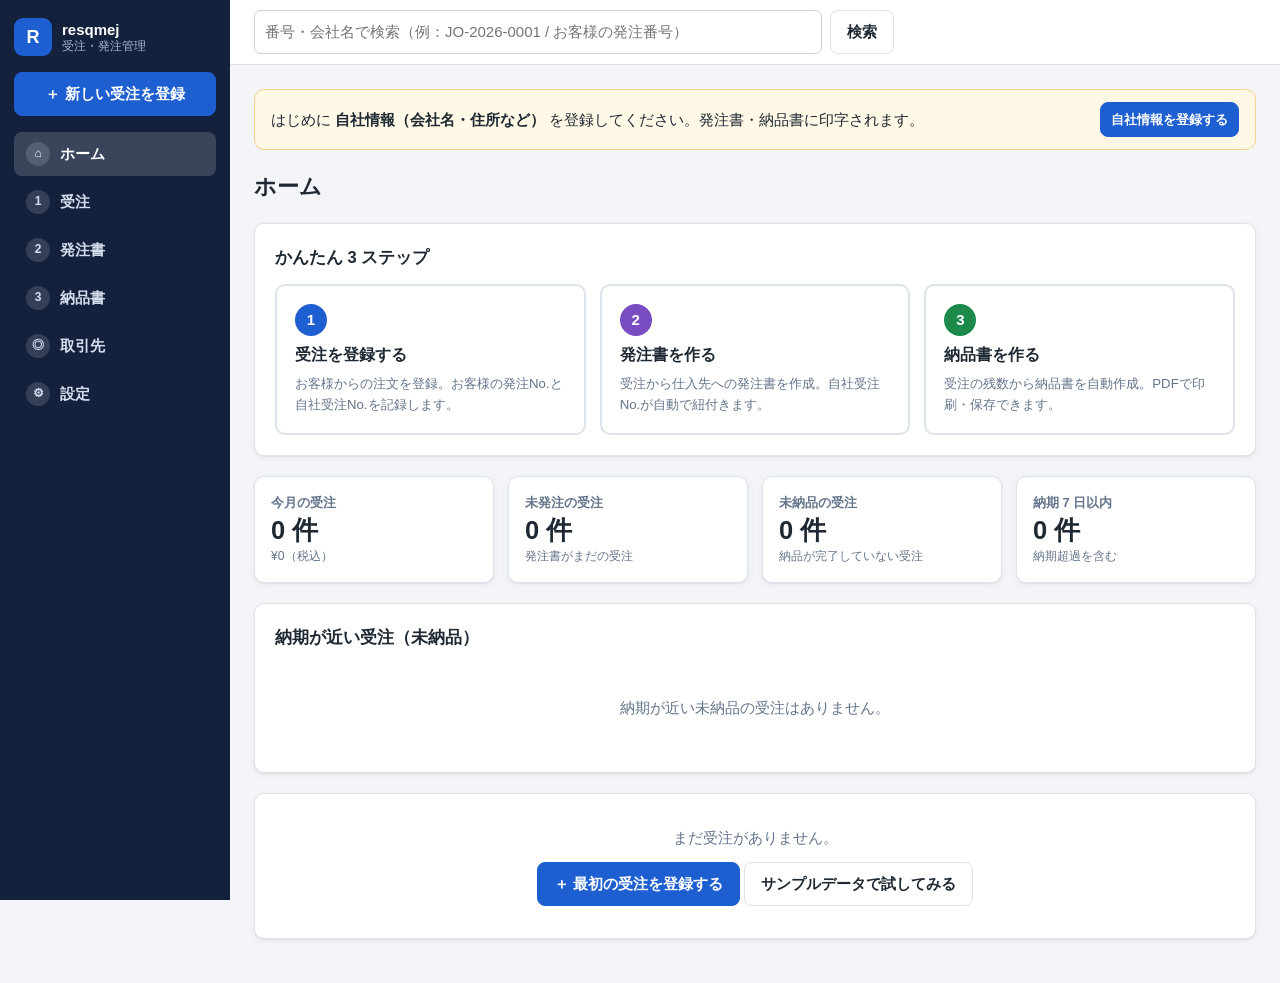
==== index.html @ 6767f789 "受注・発注書・納品書を管理するアプリを追加 - 受注にお客様発注No.と自社受注No.を登録し、発注書・納品書を受注へ紐付け - 発注書・納品書をA4帳票としてPDFで印刷・保存 - 分納に対応（残数" ====
<!doctype html>
<html lang="ja">
<head>
  <meta charset="utf-8">
  <meta name="viewport" content="width=device-width, initial-scale=1">
  <title>resqmej 受注・発注管理</title>
  <link rel="stylesheet" href="css/style.css">
</head>
<body>
  <div class="app">
    <aside class="sidebar">
      <a class="brand" href="#/">
        <span class="brand-mark">R</span>
        <span class="brand-text"><b>resqmej</b><small>受注・発注管理</small></span>
      </a>
      <a class="btn btn-primary btn-block new-order" href="#/orders/new">＋ 新しい受注を登録</a>
      <nav class="nav">
        <a href="#/" data-nav="home"><span class="nav-step">⌂</span>ホーム</a>
        <a href="#/orders" data-nav="orders"><span class="nav-step">1</span>受注</a>
        <a href="#/pos" data-nav="pos"><span class="nav-step">2</span>発注書</a>
        <a href="#/deliveries" data-nav="deliveries"><span class="nav-step">3</span>納品書</a>
        <a href="#/partners" data-nav="partners"><span class="nav-step">◎</span>取引先</a>
        <a href="#/settings" data-nav="settings"><span class="nav-step">⚙</span>設定</a>
      </nav>
    </aside>

    <div class="main">
      <header class="topbar">
        <form class="search" id="global-search" role="search">
          <input type="search" name="q" placeholder="番号・会社名で検索（例：JO-2026-0001 / お客様の発注番号）" autocomplete="off">
          <button class="btn" type="submit">検索</button>
        </form>
      </header>
      <main id="view" class="view"></main>
    </div>
  </div>

  <dialog id="partner-dialog" class="dialog">
    <form method="dialog" id="partner-form">
      <h2 id="partner-dialog-title">取引先を登録</h2>
      <div class="grid-2">
        <div class="field span-2">
          <label>会社名・氏名 <span class="req">必須</span></label>
          <input name="name" required placeholder="例：株式会社〇〇">
        </div>
        <div class="field">
          <label>区分</label>
          <select name="kind">
            <option value="customer">顧客（受注先・納品先）</option>
            <option value="supplier">仕入先（発注先）</option>
            <option value="both">顧客・仕入先の両方</option>
          </select>
        </div>
        <div class="field">
          <label>敬称</label>
          <select name="honorific">
            <option value="御中">御中（会社宛）</option>
            <option value="様">様（個人宛）</option>
          </select>
        </div>
        <div class="field">
          <label>郵便番号</label>
          <input name="zip" placeholder="例：100-0001">
        </div>
        <div class="field">
          <label>電話番号</label>
          <input name="tel" placeholder="例：03-0000-0000">
        </div>
        <div class="field span-2">
          <label>住所</label>
          <input name="address" placeholder="例：東京都千代田区…">
        </div>
        <div class="field span-2">
          <label>ご担当者（書類の宛名下に表示）</label>
          <input name="contact" placeholder="例：購買部 山田様">
        </div>
      </div>
      <div class="dialog-actions">
        <button type="button" class="btn" data-act="cancel">キャンセル</button>
        <button type="submit" class="btn btn-primary">保存する</button>
      </div>
    </form>
  </dialog>

  <div id="toast" class="toast-area" aria-live="polite"></div>

  <datalist id="units">
    <option value="個"><option value="本"><option value="枚"><option value="式"><option value="台">
    <option value="箱"><option value="セット"><option value="kg"><option value="m"><option value="時間"><option value="件">
  </datalist>

  <script src="js/app.js"></script>
</body>
</html>
---- css/style.css ----
/* resqmej 受注・発注管理 */
:root {
  --bg: #f3f5f8;
  --surface: #ffffff;
  --text: #1f2933;
  --muted: #64748b;
  --line: #dde3ea;
  --primary: #1d5fd1;
  --primary-dark: #164aa6;
  --primary-soft: #e7effc;
  --danger: #c62828;
  --ok: #1b8a4a;
  --warn: #b26a00;
  --c-order: #1d5fd1;
  --c-po: #7a4cc2;
  --c-dn: #1b8a4a;
  --radius: 10px;
  --shadow: 0 1px 2px rgba(15, 23, 42, .06), 0 2px 8px rgba(15, 23, 42, .05);
  font-family: "Hiragino Sans", "Hiragino Kaku Gothic ProN", "Yu Gothic UI", "Yu Gothic", Meiryo, sans-serif;
  font-size: 15px;
  color: var(--text);
}

* { box-sizing: border-box; }
body { margin: 0; background: var(--bg); line-height: 1.6; }
a { color: var(--primary); text-decoration: none; }
a:hover { text-decoration: underline; }
h1 { font-size: 1.45rem; margin: 0; display: flex; align-items: center; gap: .6rem; flex-wrap: wrap; }
h2 { font-size: 1.1rem; margin: 0 0 .9rem; }

/* ---------- layout ---------- */
.app { display: flex; min-height: 100vh; }
.sidebar {
  width: 230px; flex-shrink: 0; background: #14213d; color: #fff;
  padding: 18px 14px; position: sticky; top: 0; height: 100vh;
  display: flex; flex-direction: column; gap: 16px;
}
.brand { display: flex; align-items: center; gap: 10px; color: #fff; text-decoration: none !important; }
.brand-mark {
  width: 38px; height: 38px; border-radius: 9px; background: var(--primary);
  display: grid; place-items: center; font-weight: 800; font-size: 1.2rem;
}
.brand-text { display: flex; flex-direction: column; line-height: 1.2; }
.brand-text small { color: #aab6cf; font-size: .78rem; }
.nav { display: flex; flex-direction: column; gap: 4px; }
.nav a {
  display: flex; align-items: center; gap: 10px; padding: 10px 12px; border-radius: 8px;
  color: #d6deee; font-weight: 600; text-decoration: none;
}
.nav a:hover { background: rgba(255,255,255,.08); }
.nav a.active { background: rgba(255,255,255,.16); color: #fff; }
.nav-step {
  width: 24px; height: 24px; border-radius: 50%; background: rgba(255,255,255,.14);
  display: grid; place-items: center; font-size: .8rem;
}
.main { flex: 1; min-width: 0; display: flex; flex-direction: column; }
.topbar {
  background: var(--surface); border-bottom: 1px solid var(--line); padding: 10px 24px;
  position: sticky; top: 0; z-index: 5;
}
.search { display: flex; gap: 8px; max-width: 640px; }
.search input { flex: 1; }
.view { padding: 24px; max-width: 1280px; width: 100%; }

/* ---------- common parts ---------- */
.card {
  background: var(--surface); border: 1px solid var(--line); border-radius: var(--radius);
  box-shadow: var(--shadow); padding: 20px; margin-bottom: 20px;
}
.page-head {
  display: flex; justify-content: space-between; align-items: flex-end; gap: 12px;
  flex-wrap: wrap; margin-bottom: 18px;
}
.crumb { color: var(--muted); font-size: .85rem; margin-bottom: 2px; }
.actions { display: flex; gap: 8px; flex-wrap: wrap; }
.hint { color: var(--muted); font-size: .88rem; margin: .3rem 0 0; }
.muted { color: var(--muted); }
.empty { text-align: center; color: var(--muted); padding: 32px 12px; }
.empty .btn { margin-top: 12px; }

.btn {
  display: inline-flex; align-items: center; justify-content: center; gap: 6px;
  padding: 9px 16px; border-radius: 8px; border: 1px solid var(--line);
  background: var(--surface); color: var(--text); font: inherit; font-weight: 600;
  cursor: pointer; text-decoration: none !important; white-space: nowrap;
}
.btn:hover { background: #f1f4f8; }
.btn-primary { background: var(--primary); border-color: var(--primary); color: #fff; }
.btn-primary:hover { background: var(--primary-dark); }
.btn-print { background: #0f766e; border-color: #0f766e; color: #fff; font-size: 1.02rem; padding: 10px 20px; }
.btn-print:hover { background: #0b5f58; }
.btn-danger { color: var(--danger); border-color: #efc4c4; }
.btn-danger:hover { background: #fdf0f0; }
.btn-sm { padding: 6px 10px; font-size: .88rem; }
.btn-block { width: 100%; }
.btn-ghost { border-style: dashed; color: var(--primary); }
.icon-btn {
  border: none; background: none; color: var(--muted); cursor: pointer; font-size: 1rem;
  padding: 6px 8px; border-radius: 6px;
}
.icon-btn:hover { background: #fdf0f0; color: var(--danger); }

input, select, textarea {
  font: inherit; color: inherit; width: 100%; padding: 8px 10px;
  border: 1px solid #c9d2dd; border-radius: 7px; background: #fff;
}
input:focus, select:focus, textarea:focus { outline: 2px solid var(--primary-soft); border-color: var(--primary); }
textarea { min-height: 80px; resize: vertical; }
input.num { text-align: right; }

.field { display: flex; flex-direction: column; gap: 4px; }
.field > label { font-weight: 600; font-size: .9rem; }
.req { color: #fff; background: var(--danger); font-size: .7rem; padding: 1px 6px; border-radius: 4px; margin-left: 4px; vertical-align: 1px; }
.opt { color: var(--muted); font-weight: 400; font-size: .8rem; }
.grid-2, .grid-3, .grid-4 { display: grid; gap: 14px 16px; }
.grid-2 { grid-template-columns: repeat(2, 1fr); }
.grid-3 { grid-template-columns: repeat(3, 1fr); }
.grid-4 { grid-template-columns: repeat(4, 1fr); }
.span-2 { grid-column: span 2; }
.span-all { grid-column: 1 / -1; }
.with-btn { display: flex; gap: 6px; }
.with-btn select { flex: 1; }

.number-field input { font-weight: 700; letter-spacing: .02em; }
.number-field.is-order input { border-color: var(--c-order); }
.number-field.is-po input { border-color: var(--c-po); }
.number-field.is-dn input { border-color: var(--c-dn); }

.form-actions {
  display: flex; justify-content: flex-end; gap: 10px; position: sticky; bottom: 0;
  background: rgba(243,245,248,.92); padding: 12px 0; backdrop-filter: blur(4px);
}
.form-actions .btn-primary { min-width: 160px; font-size: 1.02rem; }

.link-info {
  background: var(--primary-soft); border-radius: 8px; padding: 10px 14px; font-size: .9rem;
  display: flex; gap: 18px; flex-wrap: wrap; margin-top: 8px;
}
.link-info b { font-weight: 700; }

/* ---------- badges ---------- */
.badge {
  display: inline-block; font-size: .78rem; font-weight: 700; padding: 2px 10px;
  border-radius: 999px; white-space: nowrap; vertical-align: middle;
}
.st-new { background: #fff1e0; color: var(--warn); }
.st-po { background: #f1eafb; color: var(--c-po); }
.st-partial { background: #e6f0ff; color: var(--c-order); }
.st-done { background: #e3f5ea; color: var(--ok); }
.no-tag {
  display: inline-block; font-family: ui-monospace, Consolas, monospace; font-weight: 700;
  font-size: .88rem; padding: 0 6px; border-radius: 4px; white-space: nowrap;
}
.no-tag.is-order { background: #e7effc; color: var(--c-order); }
.no-tag.is-po { background: #f1eafb; color: var(--c-po); }
.no-tag.is-dn { background: #e3f5ea; color: var(--c-dn); }
.no-tag.is-cust { background: #f1f4f8; color: #334155; }

/* ---------- dashboard ---------- */
.steps { display: grid; grid-template-columns: repeat(3, 1fr); gap: 14px; }
.step {
  display: flex; flex-direction: column; gap: 6px; padding: 18px; border-radius: var(--radius);
  border: 2px solid var(--line); background: var(--surface); color: inherit; text-decoration: none !important;
  position: relative;
}
.step:hover { border-color: var(--primary); }
.step-num {
  width: 32px; height: 32px; border-radius: 50%; color: #fff; display: grid; place-items: center;
  font-weight: 800;
}
.step.is-order .step-num { background: var(--c-order); }
.step.is-po .step-num { background: var(--c-po); }
.step.is-dn .step-num { background: var(--c-dn); }
.step b { font-size: 1.05rem; }
.step span:not(.step-num) { color: var(--muted); font-size: .88rem; }
.tiles { display: grid; grid-template-columns: repeat(4, 1fr); gap: 14px; margin-bottom: 20px; }
.tile {
  background: var(--surface); border: 1px solid var(--line); border-radius: var(--radius); padding: 16px;
  box-shadow: var(--shadow); color: inherit; text-decoration: none !important; display: block;
}
.tile:hover { border-color: var(--primary); }
.tile-label { color: var(--muted); font-size: .85rem; font-weight: 600; }
.tile-value { font-size: 1.7rem; font-weight: 800; line-height: 1.3; }
.tile-sub { color: var(--muted); font-size: .82rem; }
.tile.is-alert .tile-value { color: var(--danger); }
.banner {
  background: #fff8e6; border: 1px solid #f3d48a; border-radius: var(--radius);
  padding: 12px 16px; margin-bottom: 20px; display: flex; justify-content: space-between;
  align-items: center; gap: 12px; flex-wrap: wrap;
}

/* ---------- tables ---------- */
.table-wrap { overflow-x: auto; }
table.list { width: 100%; border-collapse: collapse; font-size: .92rem; min-width: 640px; }
table.list td.nowrap { white-space: nowrap; }
table.list td.wide { min-width: 10em; }
table.list th, table.list td { padding: 10px 10px; border-bottom: 1px solid var(--line); text-align: left; vertical-align: middle; }
table.list th { background: #f7f9fb; font-size: .82rem; color: var(--muted); white-space: nowrap; }
table.list tbody tr.clickable { cursor: pointer; }
table.list tbody tr.clickable:hover { background: #f5f8fe; }
table.list td.num, table.list th.num { text-align: right; white-space: nowrap; }
.filters { display: flex; gap: 10px; margin-bottom: 14px; flex-wrap: wrap; }
.filters input { max-width: 340px; }
.filters select { width: auto; }
.due-soon { color: var(--danger); font-weight: 700; }

/* ---------- items editor ---------- */
.items-wrap { overflow-x: auto; border: 1px solid var(--line); border-radius: 8px; }
table.items { width: 100%; border-collapse: collapse; min-width: 760px; }
table.items th { background: #f7f9fb; font-size: .82rem; color: var(--muted); padding: 8px 6px; text-align: left; border-bottom: 1px solid var(--line); }
table.items td { padding: 5px 4px; border-bottom: 1px solid #edf1f5; vertical-align: middle; }
table.items input { padding: 6px 8px; }
table.items .c-no { width: 40px; text-align: center; color: var(--muted); }
table.items .c-qty { width: 90px; }
table.items .c-unit { width: 80px; }
table.items .c-price { width: 120px; }
table.items .c-amt { width: 120px; text-align: right; font-weight: 600; padding-right: 10px; }
table.items .c-del { width: 44px; text-align: center; }
table.items .c-name { min-width: 200px; }
table.items tr.ref-row td { border-bottom: 1px solid var(--line); padding-top: 0; font-size: .8rem; color: var(--muted); }
table.items tr.ref-row .over { color: var(--danger); font-weight: 700; }
.items-foot { display: flex; justify-content: space-between; align-items: flex-start; gap: 16px; margin-top: 10px; flex-wrap: wrap; }
table.totals { border-collapse: collapse; min-width: 280px; }
table.totals th, table.totals td { padding: 5px 10px; text-align: right; }
table.totals th { color: var(--muted); font-weight: 600; }
table.totals tr.grand th, table.totals tr.grand td { font-size: 1.15rem; font-weight: 800; color: var(--text); border-top: 2px solid var(--text); }

/* ---------- info ---------- */
dl.info { display: grid; grid-template-columns: repeat(4, 1fr); gap: 12px 18px; margin: 0 0 16px; }
dl.info div { min-width: 0; }
dl.info dt { color: var(--muted); font-size: .8rem; font-weight: 600; }
dl.info dd { margin: 0; font-weight: 600; word-break: break-all; }
.progress { height: 6px; background: #e6ebf1; border-radius: 4px; overflow: hidden; min-width: 60px; }
.progress span { display: block; height: 100%; background: var(--ok); }

/* ---------- chain (紐付け) ---------- */
.chain { display: grid; grid-template-columns: 1fr auto 1fr auto 1fr; gap: 10px; align-items: stretch; }
.chain-col { display: flex; flex-direction: column; gap: 8px; min-width: 0; }
.chain-label { font-size: .82rem; font-weight: 700; color: var(--muted); }
.chain-arrow { display: grid; place-items: center; color: #9aa7b8; font-size: 1.5rem; font-weight: 700; }
.chain-card {
  display: flex; flex-direction: column; padding: 10px 12px; border-radius: 8px; border: 1px solid var(--line);
  border-left-width: 5px; background: #fff; color: inherit; text-decoration: none !important; font-size: .85rem;
}
.chain-card:hover { background: #f7f9fc; }
.chain-card b { font-family: ui-monospace, Consolas, monospace; font-size: .98rem; }
.chain-card span { color: var(--muted); overflow: hidden; text-overflow: ellipsis; white-space: nowrap; }
.chain-card.is-order { border-left-color: var(--c-order); }
.chain-card.is-po { border-left-color: var(--c-po); }
.chain-card.is-dn { border-left-color: var(--c-dn); }
.chain-card.is-current { outline: 2px solid var(--primary); }
.chain-empty { font-size: .85rem; color: var(--muted); padding: 10px 12px; border: 1px dashed var(--line); border-radius: 8px; }
.chain-add {
  font-size: .88rem; font-weight: 700; padding: 8px 12px; border-radius: 8px; border: 1px dashed currentColor; text-align: center;
}
.chain-add.is-po { color: var(--c-po); }
.chain-add.is-dn { color: var(--c-dn); }
.next-step {
  margin-top: 14px; padding: 10px 14px; background: #fff8e6; border-radius: 8px; font-size: .92rem;
  display: flex; justify-content: space-between; align-items: center; gap: 10px; flex-wrap: wrap;
}
.next-step.is-done { background: #e3f5ea; }
.search-result { margin-bottom: 14px; }
.search-result h3 { margin: 0 0 10px; font-size: 1rem; display: flex; gap: 8px; align-items: center; flex-wrap: wrap; }

/* ---------- dialog / toast ---------- */
.dialog { border: none; border-radius: 12px; padding: 22px; width: min(620px, 94vw); box-shadow: 0 20px 50px rgba(0,0,0,.25); }
.dialog::backdrop { background: rgba(15, 23, 42, .45); }
.dialog-actions { display: flex; justify-content: flex-end; gap: 10px; margin-top: 18px; }
.toast-area {
  position: fixed; top: 16px; left: 50%; transform: translateX(-50%); display: flex; flex-direction: column;
  align-items: center; gap: 8px; z-index: 50; pointer-events: none;
}
.toast {
  background: #14213d; color: #fff; padding: 12px 18px; border-radius: 8px; box-shadow: 0 6px 20px rgba(0,0,0,.2);
  font-weight: 600; animation: toast-in .2s ease-out;
}
.toast.is-error { background: var(--danger); }
@keyframes toast-in { from { transform: translateY(-10px); opacity: 0; } }

/* ---------- document (発注書・納品書) ---------- */
.paper-scroll { overflow-x: auto; padding-bottom: 10px; }
.paper {
  width: 210mm; min-height: 297mm; margin: 0 auto; background: #fff; padding: 14mm 14mm 12mm;
  box-shadow: 0 2px 14px rgba(15, 23, 42, .15); color: #111; font-size: 10pt; line-height: 1.5;
}
.doc-title {
  text-align: center; font-size: 20pt; font-weight: 800; letter-spacing: .5em; padding-left: .5em;
  border-bottom: 3px double #111; padding-bottom: 4px; margin: 0 auto 8mm; width: 70mm;
}
.doc-head { display: flex; justify-content: space-between; gap: 8mm; margin-bottom: 6mm; }
.doc-to { flex: 1.15; }
.doc-from { flex: 1; display: flex; flex-direction: column; gap: 3mm; }
.to-name { font-size: 14pt; font-weight: 700; border-bottom: 1px solid #111; padding-bottom: 2px; }
.to-name span { font-size: 11pt; margin-left: 4px; }
.to-sub { font-size: 9pt; margin-top: 2px; }
.doc-lead { margin: 4mm 0 2mm; }
.doc-subject { display: flex; gap: 8px; border-bottom: 1px solid #999; padding: 1mm 0; margin-bottom: 3mm; }
.doc-subject span { color: #555; min-width: 3em; }
.doc-total {
  display: flex; justify-content: space-between; align-items: baseline; border: 2px solid #111;
  padding: 2mm 4mm; margin-top: 2mm;
}
.doc-total span { font-weight: 700; }
.doc-total b { font-size: 16pt; }
table.doc-meta { border-collapse: collapse; width: 100%; font-size: 9.5pt; }
table.doc-meta th, table.doc-meta td { border: 1px solid #555; padding: 1mm 2mm; }
table.doc-meta th { background: #eef1f5; width: 28mm; text-align: left; font-weight: 600; white-space: nowrap; }
table.doc-meta td { font-family: ui-monospace, Consolas, monospace; font-weight: 700; }
.company { font-size: 9pt; }
.company-name { font-size: 11.5pt; font-weight: 700; }
.stamps { display: flex; justify-content: flex-end; gap: 0; }
.stamp { border: 1px solid #555; width: 19mm; text-align: center; font-size: 8pt; }
.stamp + .stamp { border-left: none; }
.stamp div:first-child { border-bottom: 1px solid #555; background: #eef1f5; }
.stamp div:last-child { height: 17mm; }
table.doc-lines { width: 100%; border-collapse: collapse; font-size: 9.5pt; }
table.doc-lines th { background: #e9edf2; border: 1px solid #555; padding: 1.5mm 2mm; font-weight: 700; }
table.doc-lines td { border: 1px solid #777; padding: 1.4mm 2mm; height: 8.2mm; }
table.doc-lines .r { text-align: right; white-space: nowrap; }
table.doc-lines .c { text-align: center; }
table.doc-lines .spec { display: block; font-size: 8pt; color: #444; }
table.doc-lines tr { page-break-inside: avoid; }
.doc-bottom { display: flex; justify-content: space-between; gap: 6mm; margin-top: 3mm; }
.doc-notes { flex: 1; display: flex; flex-direction: column; gap: 2mm; }
table.doc-cond { border-collapse: collapse; width: 100%; font-size: 9pt; }
table.doc-cond th, table.doc-cond td { border: 1px solid #777; padding: 1mm 2mm; }
table.doc-cond th { background: #eef1f5; width: 24mm; text-align: left; font-weight: 600; }
.note-box { border: 1px solid #777; min-height: 20mm; font-size: 9pt; }
.note-label { background: #eef1f5; padding: .5mm 2mm; border-bottom: 1px solid #777; font-weight: 600; }
.note-body { padding: 1.5mm 2mm; white-space: pre-wrap; }
table.doc-sum { border-collapse: collapse; width: 70mm; font-size: 10pt; align-self: flex-start; }
table.doc-sum th, table.doc-sum td { border: 1px solid #555; padding: 1.4mm 2.5mm; }
table.doc-sum th { background: #eef1f5; text-align: left; font-weight: 600; }
table.doc-sum td { text-align: right; }
table.doc-sum tr.grand th, table.doc-sum tr.grand td { font-weight: 800; font-size: 11.5pt; background: #e2e7ee; }
.receipt { display: flex; justify-content: flex-end; margin-top: 6mm; }
.receipt-box { border: 1px solid #555; display: flex; font-size: 9pt; }
.receipt-box > div:first-child { writing-mode: vertical-rl; background: #eef1f5; border-right: 1px solid #555; padding: 2mm 1mm; letter-spacing: .3em; }
.receipt-box > div:last-child { width: 26mm; height: 26mm; }
.receipt-msg { font-size: 8.5pt; margin-right: 4mm; align-self: flex-end; }

/* ---------- responsive ---------- */
@media (max-width: 1000px) {
  .tiles { grid-template-columns: repeat(2, 1fr); }
  dl.info { grid-template-columns: repeat(2, 1fr); }
  .grid-4 { grid-template-columns: repeat(2, 1fr); }
}
@media (max-width: 760px) {
  .app { flex-direction: column; }
  .sidebar { width: 100%; height: auto; position: static; padding: 12px 16px; gap: 10px; }
  .nav { flex-direction: row; overflow-x: auto; }
  .nav a { padding: 8px 10px; white-space: nowrap; }
  .nav-step { display: none; }
  .topbar { padding: 10px 16px; position: static; }
  .view { padding: 16px; }
  .steps, .grid-2, .grid-3, .grid-4 { grid-template-columns: 1fr; }
  .span-2 { grid-column: auto; }
  .chain { grid-template-columns: 1fr; }
  .chain-arrow { transform: rotate(90deg); }
}

/* ---------- print ---------- */
@page { size: A4; margin: 10mm; }
@media print {
  body { background: #fff; }
  .sidebar, .topbar, .no-print, .toast-area { display: none !important; }
  .app, .main { display: block; }
  .view { padding: 0; max-width: none; }
  .paper-scroll { overflow: visible; padding: 0; }
  .paper { width: auto; min-height: 0; margin: 0; padding: 0; box-shadow: none; }
  * { -webkit-print-color-adjust: exact; print-color-adjust: exact; }
}
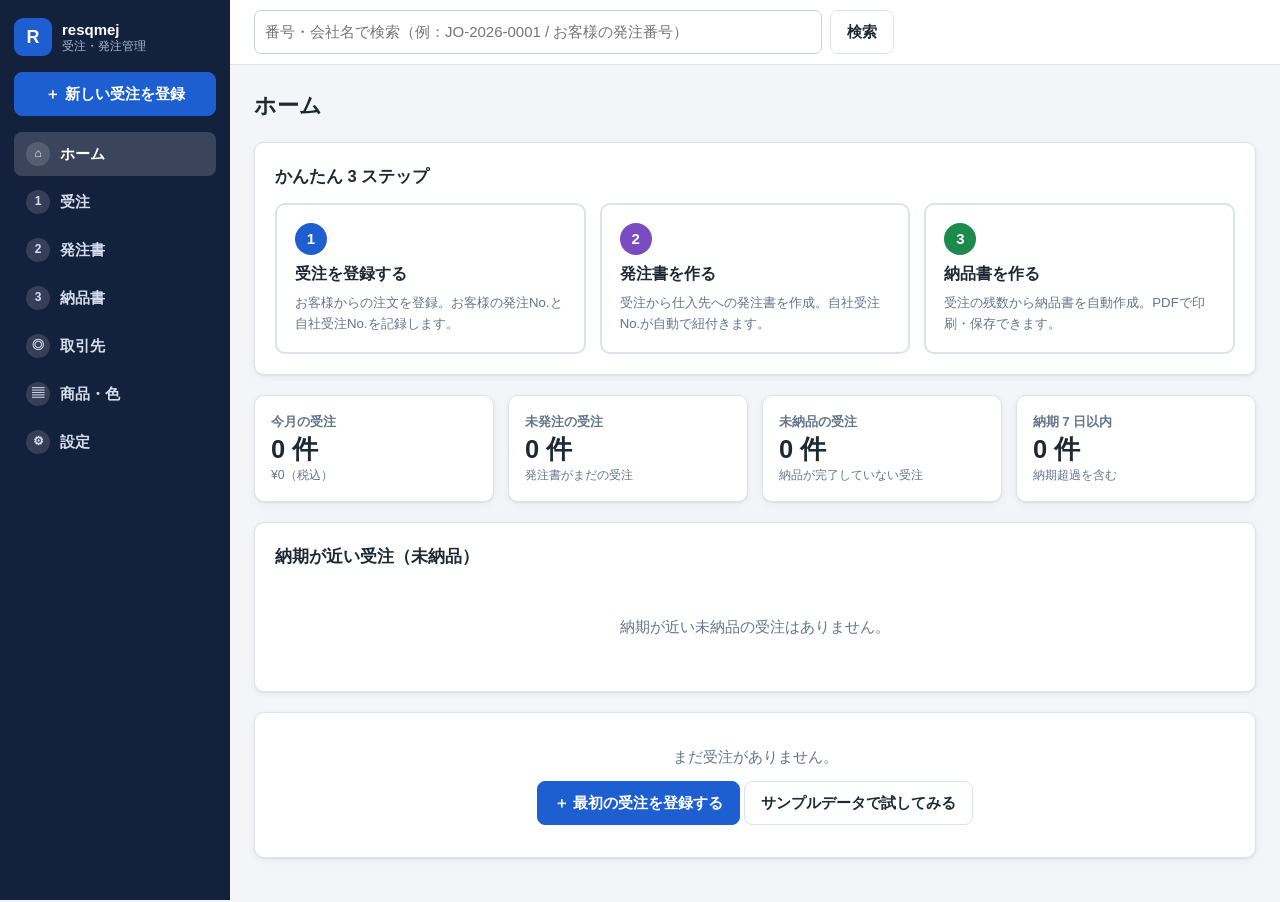
==== commit 025c2e41: "品名・色をプルダウン選択にし、商品・色マスタを追加 - 明細の品名は商品マスタ（初期値：レスキューミー）、色は色マスタから選択 - 色マスタは防災品受注管理表の10色を初期登録。追加・削除・並び替えが" ====
--- a/index.html
+++ b/index.html
@@ -20,6 +20,7 @@
         <a href="#/pos" data-nav="pos"><span class="nav-step">2</span>発注書</a>
         <a href="#/deliveries" data-nav="deliveries"><span class="nav-step">3</span>納品書</a>
         <a href="#/partners" data-nav="partners"><span class="nav-step">◎</span>取引先</a>
+        <a href="#/masters" data-nav="masters"><span class="nav-step">▤</span>商品・色</a>
         <a href="#/settings" data-nav="settings"><span class="nav-step">⚙</span>設定</a>
       </nav>
     </aside>
--- a/css/style.css
+++ b/css/style.css
@@ -217,6 +217,17 @@
 table.items .c-amt { width: 120px; text-align: right; font-weight: 600; padding-right: 10px; }
 table.items .c-del { width: 44px; text-align: center; }
 table.items .c-name { min-width: 200px; }
+table.items .c-color { width: 170px; }
+table.items select { padding: 6px 8px; }
+.chips { display: flex; flex-wrap: wrap; gap: 8px; }
+.chip {
+  display: inline-flex; align-items: center; gap: 2px; padding: 4px 6px 4px 4px; border-radius: 999px;
+  background: var(--primary-soft); font-weight: 600; font-size: .92rem;
+}
+.chip button { border: none; background: none; cursor: pointer; color: var(--muted); padding: 0 5px; font: inherit; border-radius: 50%; }
+.chip button:disabled { visibility: hidden; }
+.chip .chip-del:hover { color: var(--danger); background: #fdf0f0; }
+.chip .chip-move:hover { color: var(--primary); background: #fff; }
 table.items tr.ref-row td { border-bottom: 1px solid var(--line); padding-top: 0; font-size: .8rem; color: var(--muted); }
 table.items tr.ref-row .over { color: var(--danger); font-weight: 700; }
 .items-foot { display: flex; justify-content: space-between; align-items: flex-start; gap: 16px; margin-top: 10px; flex-wrap: wrap; }
@@ -309,6 +320,8 @@
 table.doc-meta td { font-family: ui-monospace, Consolas, monospace; font-weight: 700; }
 .company { font-size: 9pt; }
 .company-name { font-size: 11.5pt; font-weight: 700; }
+.company-logo { height: 9mm; display: block; margin-bottom: 1mm; }
+.company-dept { font-weight: 700; }
 .stamps { display: flex; justify-content: flex-end; gap: 0; }
 .stamp { border: 1px solid #555; width: 19mm; text-align: center; font-size: 8pt; }
 .stamp + .stamp { border-left: none; }
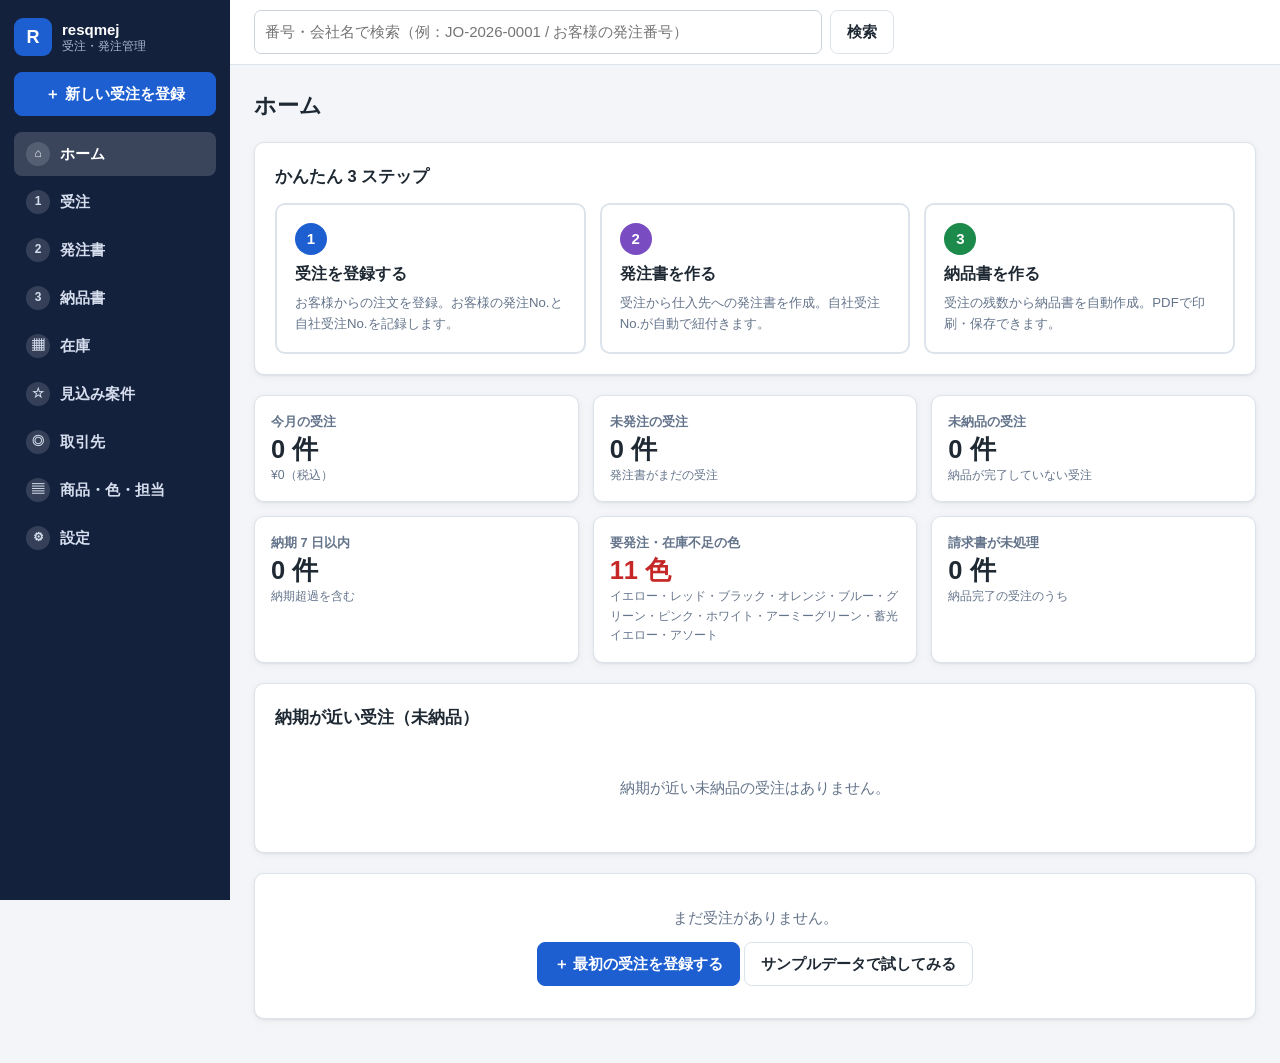
==== commit 212b4cc6: "Googleスプレッドシートでの社内共有、色別在庫、見込み案件、請求書の状況を追加 - Apps Script から配信したときはスプレッドシートに保存（変更分だけ送信、同時編集・番号重複を検知） -" ====
--- a/index.html
+++ b/index.html
@@ -19,8 +19,10 @@
         <a href="#/orders" data-nav="orders"><span class="nav-step">1</span>受注</a>
         <a href="#/pos" data-nav="pos"><span class="nav-step">2</span>発注書</a>
         <a href="#/deliveries" data-nav="deliveries"><span class="nav-step">3</span>納品書</a>
+        <a href="#/stock" data-nav="stock"><span class="nav-step">▦</span>在庫</a>
+        <a href="#/prospects" data-nav="prospects"><span class="nav-step">☆</span>見込み案件</a>
         <a href="#/partners" data-nav="partners"><span class="nav-step">◎</span>取引先</a>
-        <a href="#/masters" data-nav="masters"><span class="nav-step">▤</span>商品・色</a>
+        <a href="#/masters" data-nav="masters"><span class="nav-step">▤</span>商品・色・担当</a>
         <a href="#/settings" data-nav="settings"><span class="nav-step">⚙</span>設定</a>
       </nav>
     </aside>
@@ -31,6 +33,7 @@
           <input type="search" name="q" placeholder="番号・会社名で検索（例：JO-2026-0001 / お客様の発注番号）" autocomplete="off">
           <button class="btn" type="submit">検索</button>
         </form>
+        <span id="sync" class="sync"></span>
       </header>
       <main id="view" class="view"></main>
     </div>
--- a/css/style.css
+++ b/css/style.css
@@ -58,7 +58,9 @@
   background: var(--surface); border-bottom: 1px solid var(--line); padding: 10px 24px;
   position: sticky; top: 0; z-index: 5;
 }
-.search { display: flex; gap: 8px; max-width: 640px; }
+.topbar { display: flex; align-items: center; justify-content: space-between; gap: 12px; flex-wrap: wrap; }
+.search { display: flex; gap: 8px; max-width: 640px; flex: 1; }
+.sync { color: var(--muted); font-size: .82rem; white-space: nowrap; }
 .search input { flex: 1; }
 .view { padding: 24px; max-width: 1280px; width: 100%; }
 
@@ -147,6 +149,9 @@
 .st-po { background: #f1eafb; color: var(--c-po); }
 .st-partial { background: #e6f0ff; color: var(--c-order); }
 .st-done { background: #e3f5ea; color: var(--ok); }
+.st-ng { background: #fdecec; color: var(--danger); }
+table.stock input { width: 100px; text-align: right; }
+table.stock tfoot th, table.stock tfoot td { font-weight: 700; border-top: 2px solid var(--line); }
 .no-tag {
   display: inline-block; font-family: ui-monospace, Consolas, monospace; font-weight: 700;
   font-size: .88rem; padding: 0 6px; border-radius: 4px; white-space: nowrap;
@@ -354,8 +359,9 @@
 .receipt-msg { font-size: 8.5pt; margin-right: 4mm; align-self: flex-end; }
 
 /* ---------- responsive ---------- */
+.tiles.tiles-3 { grid-template-columns: repeat(3, 1fr); }
 @media (max-width: 1000px) {
-  .tiles { grid-template-columns: repeat(2, 1fr); }
+  .tiles, .tiles.tiles-3 { grid-template-columns: repeat(2, 1fr); }
   dl.info { grid-template-columns: repeat(2, 1fr); }
   .grid-4 { grid-template-columns: repeat(2, 1fr); }
 }
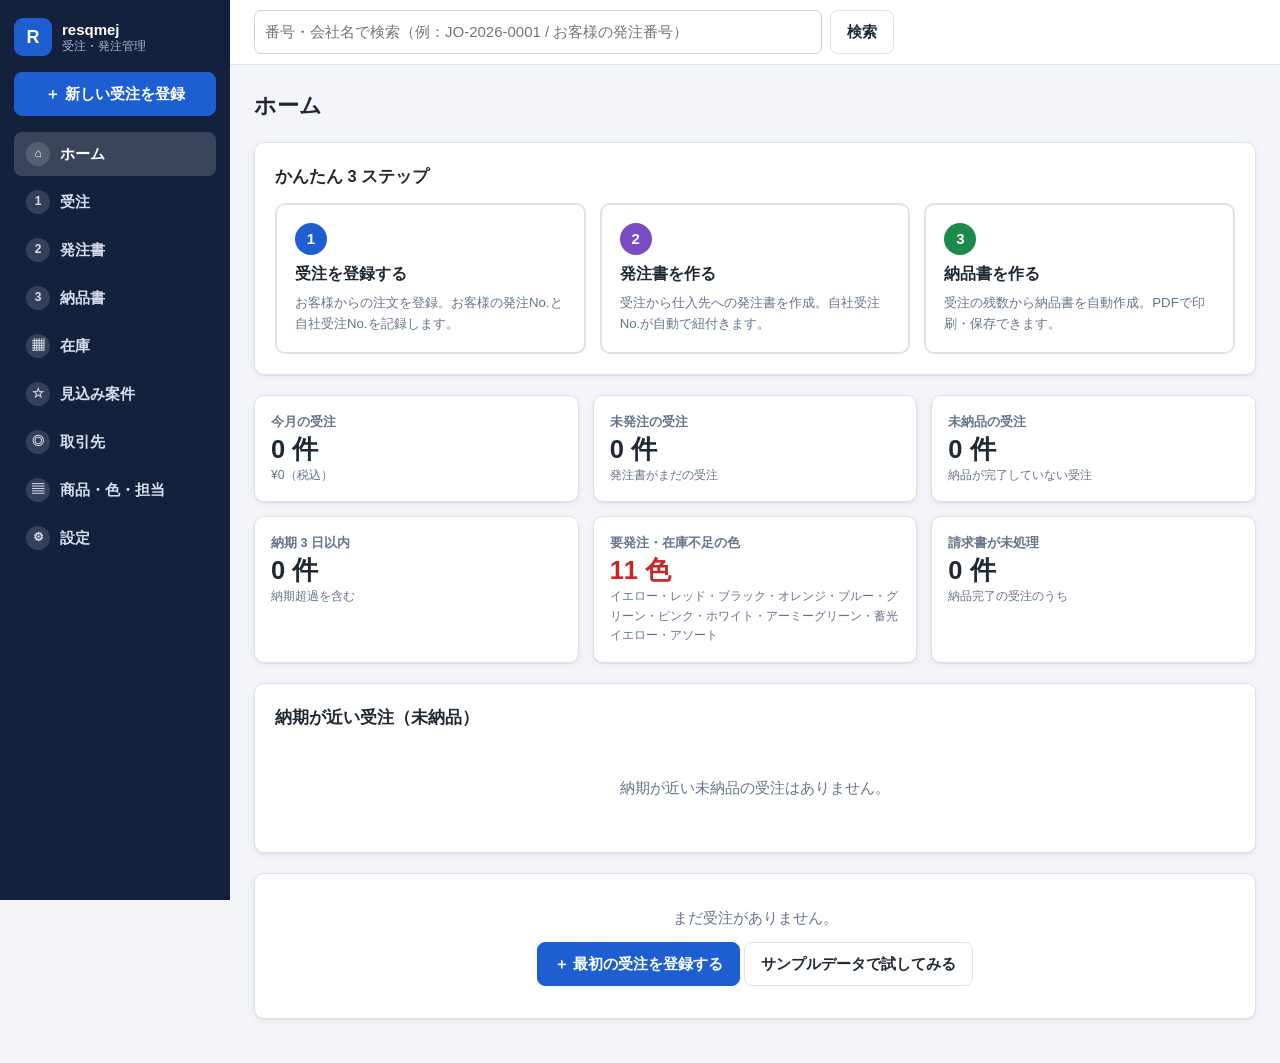
==== commit 30196e53: "納期の警告と、納品書・請求書・領収書のまとめて表示・印刷を追加 - 納期が近い・過ぎた未納品の受注と発注書を全画面上部に表示し、起動時に1日1回ポップアップで知らせる - 納品書1件ごとに請求書・領収" ====
--- a/index.html
+++ b/index.html
@@ -35,6 +35,7 @@
         </form>
         <span id="sync" class="sync"></span>
       </header>
+      <div id="alerts" class="alerts no-print"></div>
       <main id="view" class="view"></main>
     </div>
   </div>
--- a/css/style.css
+++ b/css/style.css
@@ -352,6 +352,24 @@
 table.doc-sum th { background: #eef1f5; text-align: left; font-weight: 600; }
 table.doc-sum td { text-align: right; }
 table.doc-sum tr.grand th, table.doc-sum tr.grand td { font-weight: 800; font-size: 11.5pt; background: #e2e7ee; }
+.doc-set .paper + .paper { margin-top: 24px; }
+.paper[hidden] { display: none; }
+.set-toggles label { cursor: pointer; }
+.set-toggles input { width: auto; margin: 0 4px 0 0; }
+/* 領収書 */
+.rc-amount {
+  display: flex; align-items: baseline; justify-content: center; gap: 6mm; margin: 6mm auto 4mm; width: 130mm;
+  border-bottom: 3px double #111; padding-bottom: 2mm;
+}
+.rc-amount span { font-weight: 700; font-size: 12pt; }
+.rc-amount b { font-size: 24pt; letter-spacing: .05em; }
+.rc-for { text-align: center; margin: 0 0 8mm; line-height: 2; }
+.rc-bottom { display: flex; justify-content: space-between; align-items: flex-start; gap: 6mm; }
+.rc-from { display: flex; flex-direction: column; gap: 3mm; min-width: 70mm; }
+.revenue-stamp {
+  width: 24mm; height: 28mm; border: 1px dashed #555; display: grid; place-items: center;
+  text-align: center; font-size: 9pt; color: #555;
+}
 .receipt { display: flex; justify-content: flex-end; margin-top: 6mm; }
 .receipt-box { border: 1px solid #555; display: flex; font-size: 9pt; }
 .receipt-box > div:first-child { writing-mode: vertical-rl; background: #eef1f5; border-right: 1px solid #555; padding: 2mm 1mm; letter-spacing: .3em; }
@@ -360,6 +378,19 @@
 
 /* ---------- responsive ---------- */
 .tiles.tiles-3 { grid-template-columns: repeat(3, 1fr); }
+/* 納期の警告 */
+.alerts { padding: 0 24px; max-width: 1280px; width: 100%; }
+.alert-bar {
+  margin-top: 16px; background: #fdecec; border: 1px solid #f3b4b4; border-left: 5px solid var(--danger);
+  border-radius: var(--radius); padding: 10px 14px; color: var(--danger);
+}
+.alert-bar summary { cursor: pointer; font-weight: 600; }
+.alert-bar summary .muted { font-weight: 400; margin-left: 6px; font-size: .85rem; }
+.alert-list { list-style: none; margin: 10px 0 0; padding: 0; display: flex; flex-direction: column; gap: 6px; }
+.alert-list a { display: flex; flex-wrap: wrap; align-items: center; gap: 4px 10px; color: var(--text); padding: 6px 8px; border-radius: 8px; background: #fff; }
+.alert-list a:hover { text-decoration: none; background: var(--primary-soft); }
+.alert-dialog { max-width: 760px; }
+.alert-dialog h2 { color: var(--danger); }
 @media (max-width: 1000px) {
   .tiles, .tiles.tiles-3 { grid-template-columns: repeat(2, 1fr); }
   dl.info { grid-template-columns: repeat(2, 1fr); }
@@ -373,6 +404,7 @@
   .nav-step { display: none; }
   .topbar { padding: 10px 16px; position: static; }
   .view { padding: 16px; }
+  .alerts { padding: 0 16px; }
   .steps, .grid-2, .grid-3, .grid-4 { grid-template-columns: 1fr; }
   .span-2 { grid-column: auto; }
   .chain { grid-template-columns: 1fr; }
@@ -388,5 +420,8 @@
   .view { padding: 0; max-width: none; }
   .paper-scroll { overflow: visible; padding: 0; }
   .paper { width: auto; min-height: 0; margin: 0; padding: 0; box-shadow: none; }
+  .doc-set .paper + .paper { margin-top: 0; }
+  .paper.page-break { break-before: page; }
+  .paper[hidden] { display: none !important; }
   * { -webkit-print-color-adjust: exact; print-color-adjust: exact; }
 }
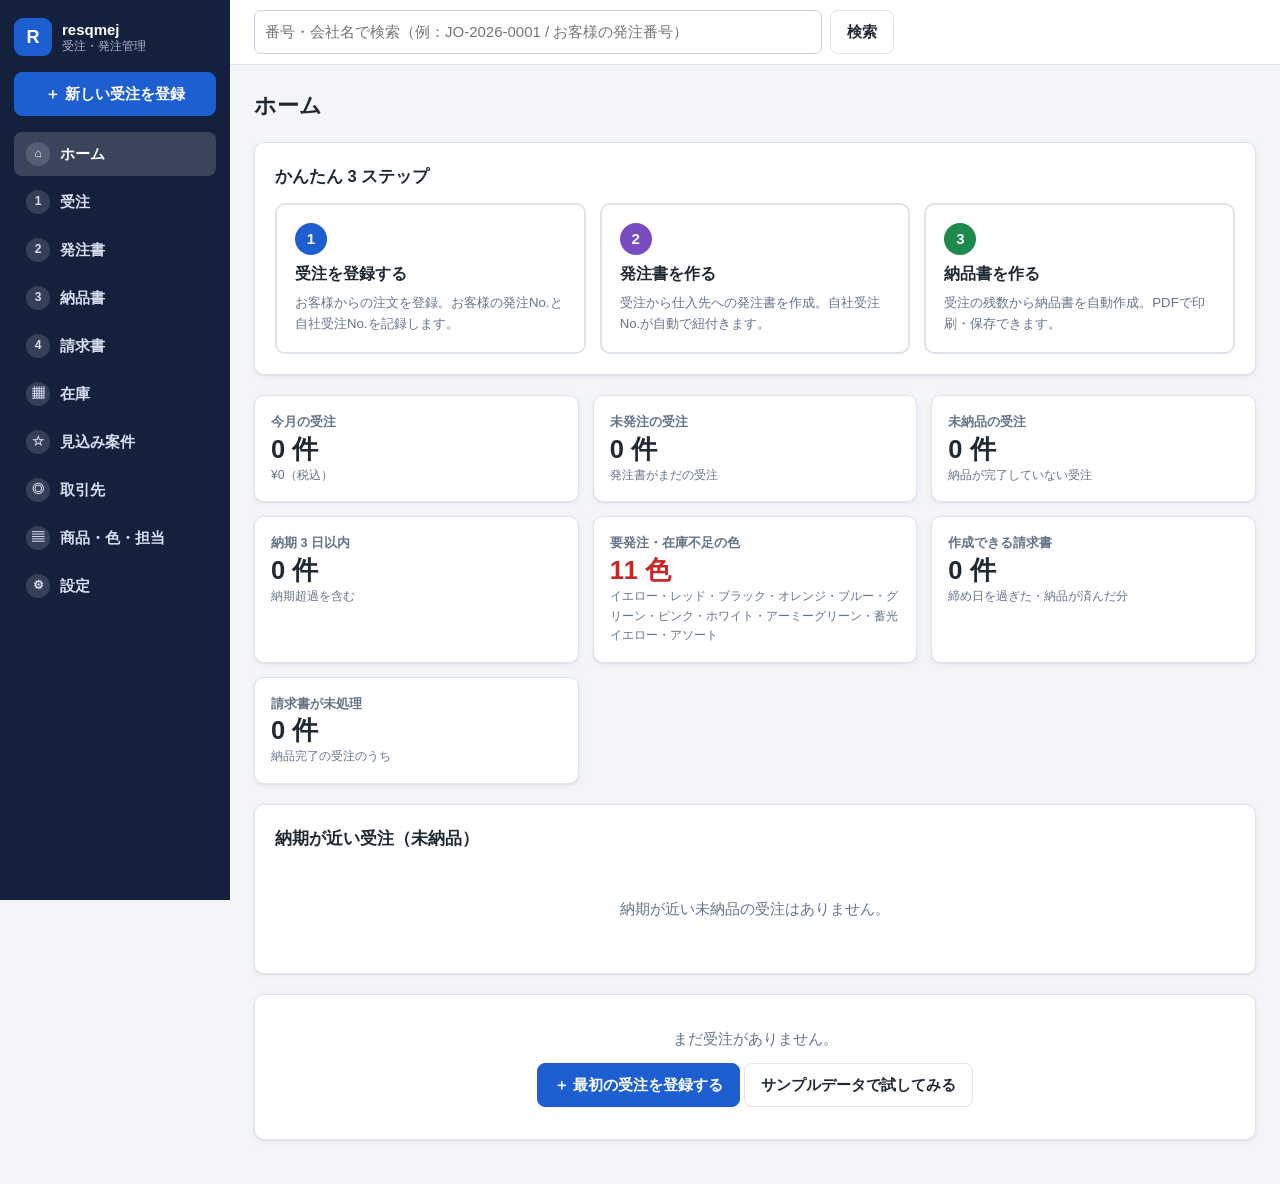
==== commit 19799298: "取引先別の請求書ルールと、締め日でまとめる請求書を追加 - 請求書を独立した書類にし、1 枚に複数の納品書をまとめられるように（納品ごと／受注ごと／締め日でまとめる） - 取引先の登録・編集画面に請求" ====
--- a/index.html
+++ b/index.html
@@ -19,6 +19,7 @@
         <a href="#/orders" data-nav="orders"><span class="nav-step">1</span>受注</a>
         <a href="#/pos" data-nav="pos"><span class="nav-step">2</span>発注書</a>
         <a href="#/deliveries" data-nav="deliveries"><span class="nav-step">3</span>納品書</a>
+        <a href="#/bills" data-nav="bills"><span class="nav-step">4</span>請求書</a>
         <a href="#/stock" data-nav="stock"><span class="nav-step">▦</span>在庫</a>
         <a href="#/prospects" data-nav="prospects"><span class="nav-step">☆</span>見込み案件</a>
         <a href="#/partners" data-nav="partners"><span class="nav-step">◎</span>取引先</a>
@@ -80,6 +81,8 @@
           <input name="contact" placeholder="例：購買部 山田様">
         </div>
       </div>
+      <h3 class="rule-title">請求書のルール <span class="opt">（お客様の場合に使います）</span></h3>
+      <div class="grid-2" id="rule-fields"></div>
       <div class="dialog-actions">
         <button type="button" class="btn" data-act="cancel">キャンセル</button>
         <button type="submit" class="btn btn-primary">保存する</button>
--- a/css/style.css
+++ b/css/style.css
@@ -353,6 +353,43 @@
 table.doc-sum td { text-align: right; }
 table.doc-sum tr.grand th, table.doc-sum tr.grand td { font-weight: 800; font-size: 11.5pt; background: #e2e7ee; }
 .doc-set .paper + .paper { margin-top: 24px; }
+/* 書類の状態：下書き・取消の透かし、再発行の印 */
+.paper { position: relative; overflow: hidden; }
+.wm {
+  position: absolute; top: 40%; left: 50%; transform: translate(-50%, -50%) rotate(-28deg);
+  font-weight: 800; white-space: nowrap; pointer-events: none; z-index: 2; letter-spacing: .15em;
+}
+.wm-void { font-size: 110pt; color: rgba(198, 40, 40, .25); border: 8px solid rgba(198, 40, 40, .25); padding: 0 .25em; border-radius: 12px; }
+.wm-draft { font-size: 90pt; color: rgba(100, 116, 139, .16); }
+.reissue-stamp {
+  position: absolute; top: 12mm; right: 14mm; width: 21mm; height: 21mm; border: 2.5px solid #c62828; border-radius: 50%;
+  color: #c62828; display: flex; flex-direction: column; align-items: center; justify-content: center; line-height: 1.05; z-index: 3;
+}
+.reissue-stamp b { font-size: 20pt; }
+.reissue-stamp small { font-size: 7pt; font-weight: 700; }
+.no-tag.is-inv { background: #fdf2e3; color: #9a5b00; }
+table.doc-lines tr.grp td { background: #f3f5f8; font-weight: 700; font-size: 9pt; padding: 1mm 2mm; height: auto; }
+.rule-title { margin: 18px 0 8px; font-size: 1rem; border-top: 1px solid var(--line); padding-top: 14px; }
+.price-rows { display: flex; flex-direction: column; gap: 6px; }
+.price-row { display: flex; align-items: center; gap: 8px; font-weight: 400; }
+.price-row span { min-width: 9em; }
+.price-row input { max-width: 140px; }
+#partner-dialog { max-height: 92vh; overflow-y: auto; }
+.no-tag.is-draft { background: #eef1f5; color: var(--muted); }
+.no-tag.is-void { text-decoration: line-through; opacity: .7; }
+.re-mark {
+  display: inline-grid; place-items: center; width: 1.45em; height: 1.45em; margin-left: 4px; border: 1.5px solid var(--danger);
+  border-radius: 50%; color: var(--danger); font-size: .78rem; font-weight: 800; vertical-align: middle;
+}
+.chain-card.is-void-card, tr.is-void-row { opacity: .6; }
+.state-banner { border-radius: 8px; padding: 10px 14px; display: flex; flex-direction: column; gap: 4px; }
+.state-banner.is-draft { background: #fff7e6; border: 1px solid #f3d29b; }
+.state-banner.is-issued { background: #e9f7ef; border: 1px solid #b7e2c7; }
+.state-banner.is-void { background: #fdecec; border: 1px solid #f3b4b4; }
+.number-pending { padding: 9px 12px; border: 1px dashed var(--line); border-radius: 8px; color: var(--muted); font-weight: 600; }
+table.set-status th { width: 7em; }
+label.check { display: inline-flex; align-items: center; gap: 6px; font-size: .9rem; }
+label.check input { width: auto; }
 .paper[hidden] { display: none; }
 .set-toggles label { cursor: pointer; }
 .set-toggles input { width: auto; margin: 0 4px 0 0; }
@@ -422,6 +459,7 @@
   .paper { width: auto; min-height: 0; margin: 0; padding: 0; box-shadow: none; }
   .doc-set .paper + .paper { margin-top: 0; }
   .paper.page-break { break-before: page; }
+  .reissue-stamp { top: 0; right: 0; }
   .paper[hidden] { display: none !important; }
   * { -webkit-print-color-adjust: exact; print-color-adjust: exact; }
 }
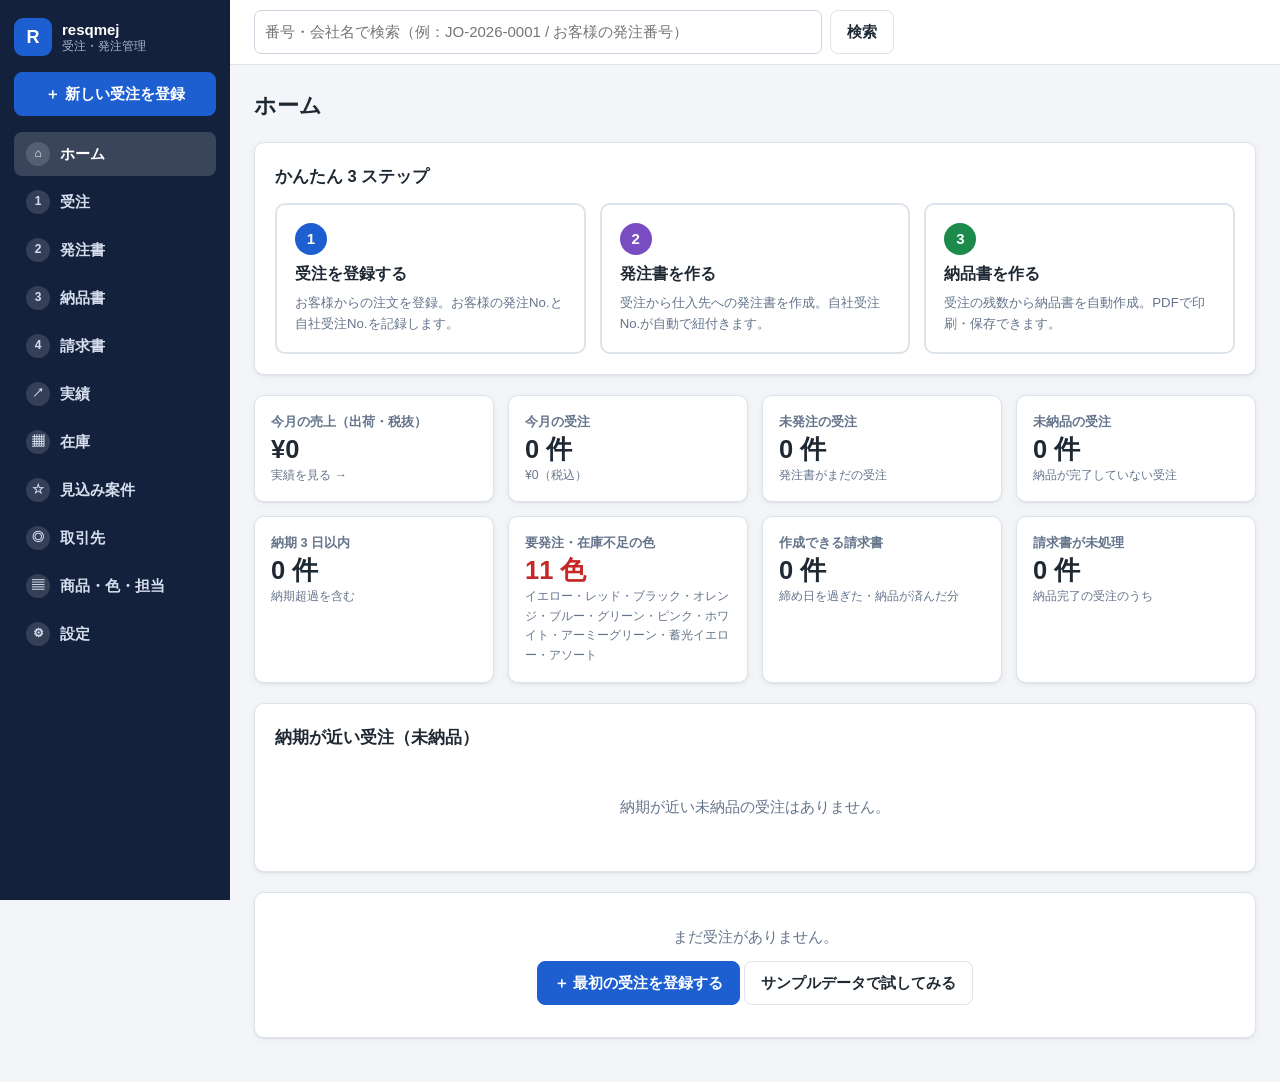
==== commit c9dd5735: "実績（出荷ベース）の画面を追加 - 月別の売上グラフ、取引先別（構成比・前月比・最終出荷日）、色別、担当者別 - 売上は出荷した月で数える：発行済の納品書（在庫補充を除く）＋販売実績表の出荷実績 - " ====
--- a/index.html
+++ b/index.html
@@ -20,6 +20,7 @@
         <a href="#/pos" data-nav="pos"><span class="nav-step">2</span>発注書</a>
         <a href="#/deliveries" data-nav="deliveries"><span class="nav-step">3</span>納品書</a>
         <a href="#/bills" data-nav="bills"><span class="nav-step">4</span>請求書</a>
+        <a href="#/analytics" data-nav="analytics"><span class="nav-step">↗</span>実績</a>
         <a href="#/stock" data-nav="stock"><span class="nav-step">▦</span>在庫</a>
         <a href="#/prospects" data-nav="prospects"><span class="nav-step">☆</span>見込み案件</a>
         <a href="#/partners" data-nav="partners"><span class="nav-step">◎</span>取引先</a>
--- a/css/style.css
+++ b/css/style.css
@@ -367,6 +367,28 @@
 }
 .reissue-stamp b { font-size: 20pt; }
 .reissue-stamp small { font-size: 7pt; font-weight: 700; }
+/* 実績 */
+.chart-scroll { overflow-x: auto; }
+.col-chart { display: block; max-width: 100%; height: auto; }
+.col-bar { fill: #2a78d6; }
+.col:hover .col-bar { fill: #1d5fd1; }
+.col-base { stroke: var(--line); stroke-width: 1; }
+.col-val { font-size: 12px; fill: var(--text); font-weight: 600; }
+.col-lab { font-size: 12px; fill: var(--muted); }
+.share-bars { display: flex; flex-direction: column; gap: 8px; }
+.share-row { display: grid; grid-template-columns: var(--share-lab, 12em) minmax(60px, 1fr) auto 3.8em; align-items: center; gap: 10px; font-size: .92rem; }
+.share-bars.narrow { --share-lab: 8em; }
+.share-lab { display: flex; align-items: center; gap: 6px; overflow: hidden; text-overflow: ellipsis; white-space: nowrap; }
+.share-track { height: 14px; }
+.share-bar { display: block; height: 14px; background: #2a78d6; border-radius: 0 4px 4px 0; min-width: 2px; }
+.share-row:hover .share-bar { background: #1d5fd1; }
+.share-val { text-align: right; font-variant-numeric: tabular-nums; white-space: nowrap; }
+.share-pct { text-align: right; color: var(--muted); font-variant-numeric: tabular-nums; }
+.swatch { width: 12px; height: 12px; border-radius: 3px; border: 1px solid rgba(0,0,0,.25); flex-shrink: 0; }
+table.list.compact th, table.list.compact td { padding-top: 6px; padding-bottom: 6px; }
+.analytics-filters label { display: inline-flex; align-items: center; gap: 6px; }
+.analytics-2 { align-items: start; }
+.inv-note { font-size: 8.5pt; margin: 0; }
 .no-tag.is-inv { background: #fdf2e3; color: #9a5b00; }
 table.doc-lines tr.grp td { background: #f3f5f8; font-weight: 700; font-size: 9pt; padding: 1mm 2mm; height: auto; }
 .rule-title { margin: 18px 0 8px; font-size: 1rem; border-top: 1px solid var(--line); padding-top: 14px; }
@@ -434,6 +456,8 @@
   .grid-4 { grid-template-columns: repeat(2, 1fr); }
 }
 @media (max-width: 760px) {
+  .share-row { grid-template-columns: 7em 1fr auto; }
+  .share-pct { display: none; }
   .app { flex-direction: column; }
   .sidebar { width: 100%; height: auto; position: static; padding: 12px 16px; gap: 10px; }
   .nav { flex-direction: row; overflow-x: auto; }
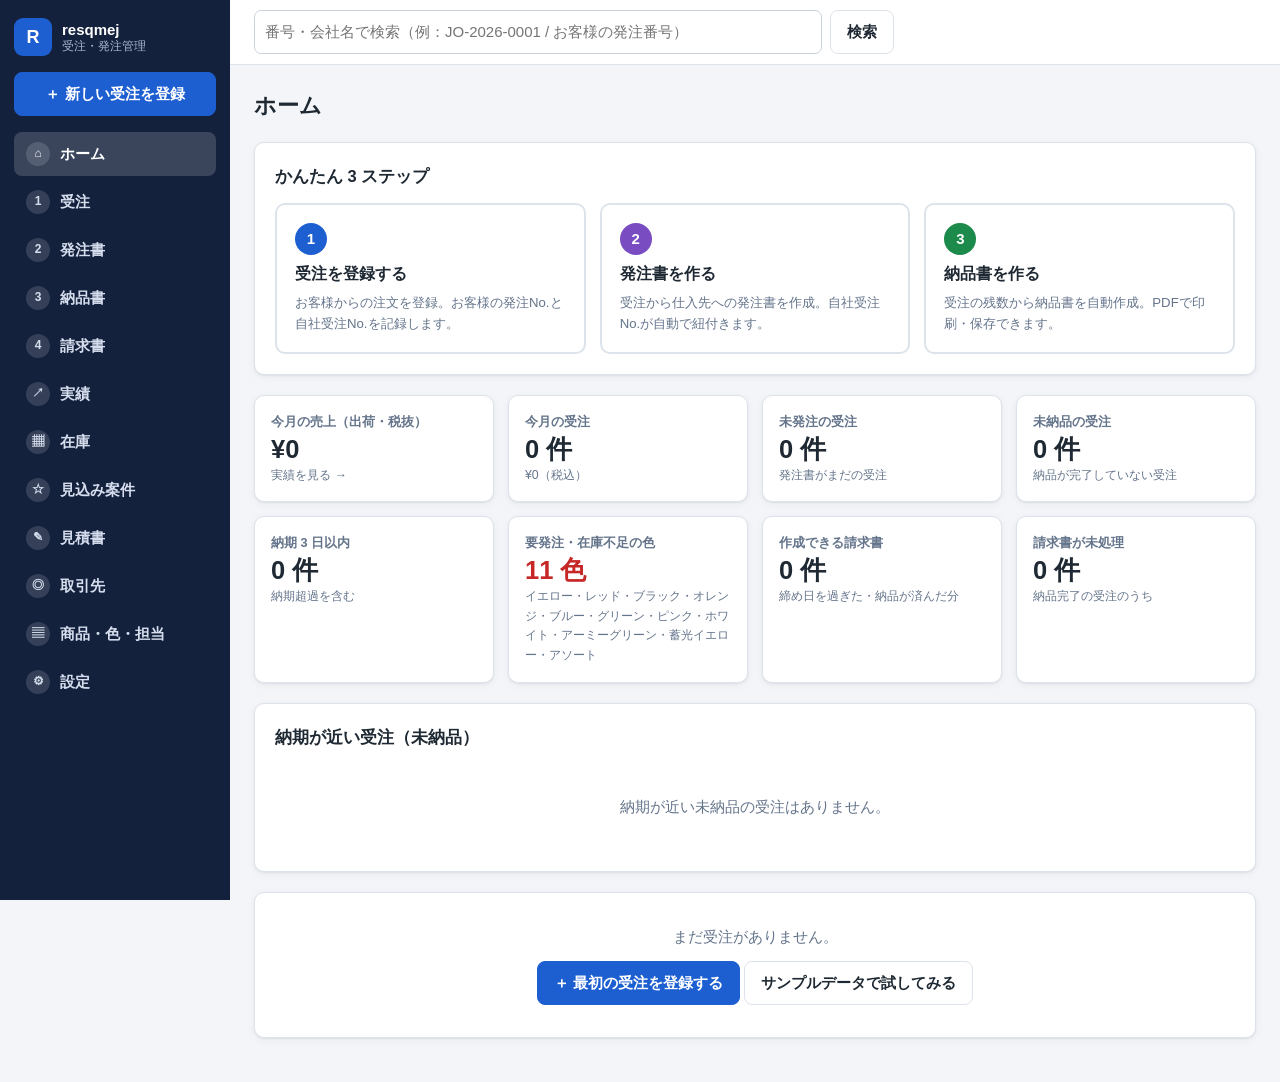
==== commit 892cd3cc: "見積書：見込み案件から見積書を作り、発行・改訂・受注・失注を管理する - 見積書（quotes）を追加。下書き → 発行で見積書No.（QT-西暦-連番）が付き、A4 で印刷できる（納期・支払条件・有" ====
--- a/index.html
+++ b/index.html
@@ -23,6 +23,7 @@
         <a href="#/analytics" data-nav="analytics"><span class="nav-step">↗</span>実績</a>
         <a href="#/stock" data-nav="stock"><span class="nav-step">▦</span>在庫</a>
         <a href="#/prospects" data-nav="prospects"><span class="nav-step">☆</span>見込み案件</a>
+        <a href="#/quotes" data-nav="quotes"><span class="nav-step">✎</span>見積書</a>
         <a href="#/partners" data-nav="partners"><span class="nav-step">◎</span>取引先</a>
         <a href="#/masters" data-nav="masters"><span class="nav-step">▤</span>商品・色・担当</a>
         <a href="#/settings" data-nav="settings"><span class="nav-step">⚙</span>設定</a>
--- a/css/style.css
+++ b/css/style.css
@@ -390,6 +390,8 @@
 .analytics-2 { align-items: start; }
 .inv-note { font-size: 8.5pt; margin: 0; }
 .no-tag.is-inv { background: #fdf2e3; color: #9a5b00; }
+.no-tag.is-quote { background: #e2f3f5; color: #0e6b78; }
+.number-field.is-quote .number-pending { border-color: #0e6b78; }
 table.doc-lines tr.grp td { background: #f3f5f8; font-weight: 700; font-size: 9pt; padding: 1mm 2mm; height: auto; }
 .rule-title { margin: 18px 0 8px; font-size: 1rem; border-top: 1px solid var(--line); padding-top: 14px; }
 .price-rows { display: flex; flex-direction: column; gap: 6px; }
